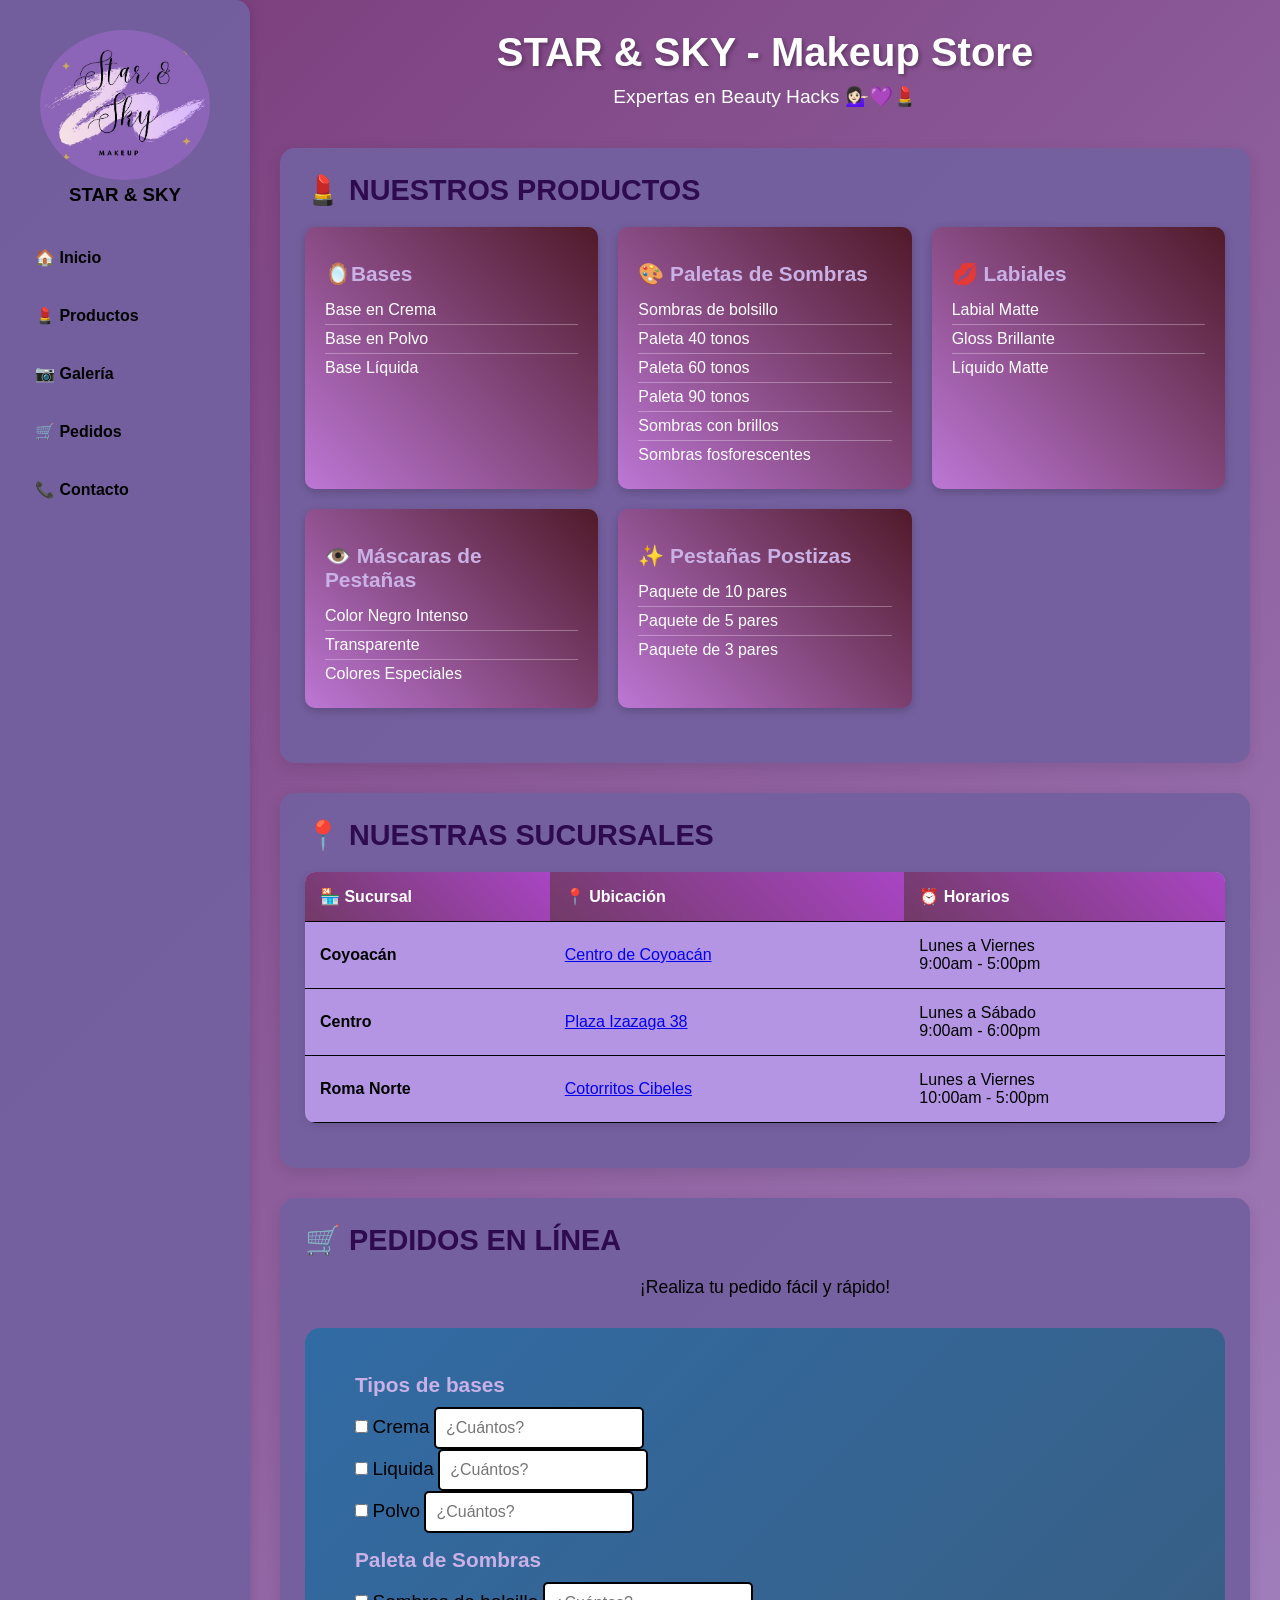
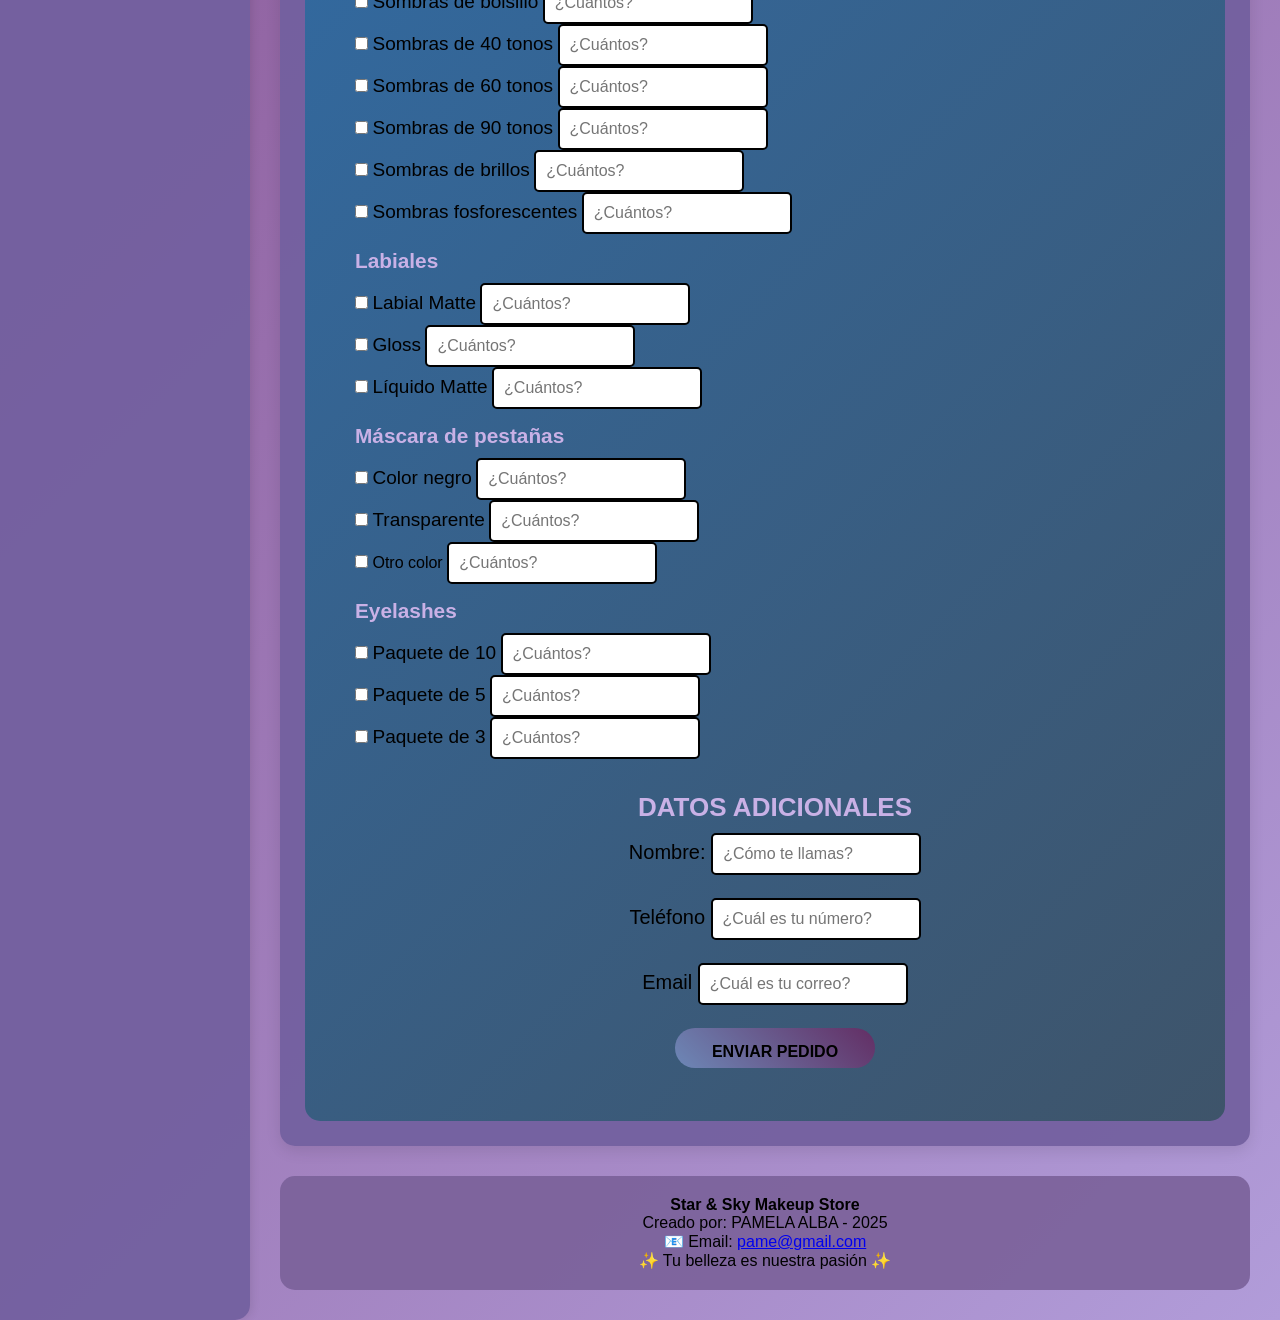
==== index.html @ 973099d3 "first commit" ====
<!DOCTYPE html>
<html lang="es">  
<head>
    <meta charset="UTF-8">
    <meta http-equiv="X-UA-Compatible" content="IE=edge">
    <meta name="viewport" content="width=device-width, initial-scale=1.0">
    <title>Star & Sky - Makeup Store</title>
    
    <link rel="stylesheet" href="index.css">

</head>

<body>
    <div class="container">
        <!-- Menú lateral -->
        <aside class="sidebar">
            <div class="logo">
                <!-- <div class="logo-icon">★</div> -->
                <img src="/img/STAR2.jpg" alt="Logo de STAR & SKY" style="width: 170px; height: auto; border-radius: 50%; margin-top: 10px;">
                <h3>STAR & SKY</h3>
            </div>
            
            <nav class="menu">
                <ul>
                    <li><a href="#inicio">🏠 Inicio</a></li>
                    <li><a href="#productos">💄 Productos</a></li>
                    <li><a href="galeria.html">📷 Galería</a></li>
                    <li><a href="#pedidos">🛒 Pedidos</a></li>
                    <li><a href="#contacto">📞 Contacto</a></li>
                </ul>
            </nav>
        </aside>
        
        <!-- Contenido principal -->
        <main class="main-content">
            <header class="header">
                <h1>STAR & SKY - Makeup Store</h1>
                <p style="color: white; font-size: 1.2em;">Expertas en Beauty Hacks 💁🏻‍♀️💜💄</p>
            </header>


            <section id="productos" class="content-section">
                <h2>💄 NUESTROS PRODUCTOS</h2>
                
                <div class="product-list">
                    <div class="product-category">
                        <h3>🪞Bases</h3>
                        <ul>
                            <li>Base en Crema</li>
                            <li>Base en Polvo</li>
                            <li>Base Líquida</li>
                        </ul>
                    </div>
                    
                    <div class="product-category">
                        <h3>🎨 Paletas de Sombras</h3>
                        <ul>
                            <li>Sombras de bolsillo</li>
                            <li>Paleta 40 tonos</li>
                            <li>Paleta 60 tonos</li>
                            <li>Paleta 90 tonos</li>
                            <li>Sombras con brillos</li>
                            <li>Sombras fosforescentes</li>
                        </ul>
                    </div>
                    
                    <div class="product-category">
                        <h3>💋 Labiales</h3>
                        <ul>
                            <li>Labial Matte</li>
                            <li>Gloss Brillante</li>
                            <li>Líquido Matte</li>
                        </ul>
                    </div>
                    
                    <div class="product-category">
                        <h3>👁️ Máscaras de Pestañas</h3>
                        <ul>
                            <li>Color Negro Intenso</li>
                            <li>Transparente</li>
                            <li>Colores Especiales</li>
                        </ul>
                    </div>
                    
                    <div class="product-category">
                        <h3>✨ Pestañas Postizas</h3>
                        <ul>
                            <li>Paquete de 10 pares</li>
                            <li>Paquete de 5 pares</li>
                            <li>Paquete de 3 pares</li>
                        </ul>
                    </div>
                </div>
            </section>

            <section id="contacto" class="content-section">
                <h2>📍 NUESTRAS SUCURSALES</h2>
                
                <table>
                    <tr>
                        <th>🏪 Sucursal</th>  
                        <th>📍 Ubicación</th>  
                        <th>⏰ Horarios</th>  
                    </tr>
                    <tr>
                        <td><strong>Coyoacán</strong></td>   
                        <td><a href="https://goo.gl/maps/K2cyeqeG4Qgh927p9" target="_blank">Centro de Coyoacán</a></td>  
                        <td>Lunes a Viernes<br>9:00am - 5:00pm</td>  
                    </tr>
                    <tr>
                        <td><strong>Centro</strong></td>  
                        <td><a href="https://goo.gl/maps/YHKoqqGLWV1rqyhL7" target="_blank">Plaza Izazaga 38</a></td>  
                        <td>Lunes a Sábado<br>9:00am - 6:00pm</td>  
                    </tr>
                    <tr>
                        <td><strong>Roma Norte</strong></td>  
                        <td><a href="https://goo.gl/maps/9Q1VMqh7eo16yAea9" target="_blank">Cotorritos Cibeles</a></td> 
                        <td>Lunes a Viernes<br>10:00am - 5:00pm</td>  
                    </tr>
                </table>
            </section>

            <section id="pedidos" class="content-section">
                <h2>🛒 PEDIDOS EN LÍNEA</h2>
                <p style="text-align: center; font-size: 1.1em; margin-bottom: 30px;">¡Realiza tu pedido fácil y rápido!</p>
                
                <div class="form-section">

<form style="margin-left: 20px;" action="https://sheetdb.io/api/v1/0e4w9kibobioy" method="POST">
    <h3>Tipos de bases</h3>
    <input type="checkbox" id="Crema" name="Crema" value="Crema">
    <label style="font-size: 19px;"for="Crema">Crema</label>
    <!-- agregar id y name a todos para que el javascript lo lea -->
    <input type="number" id="CremaNumber" name="CremaNumber" placeholder="¿Cuántos?">
    <br>

    <input type="checkbox" id="Liquida" name="Liquida" value="Liquida">
    <label style="font-size: 19px;"for="Liquida">Liquida</label>
    <input type="number" id="LiquidaNumber" name="LiquidaNumber" placeholder="¿Cuántos?">
    <br>

    <input type="checkbox" id="Polvo" name="Polvo" value="Polvo">
    <label style="font-size: 19px;"for="Polvo">Polvo</label>
    <input type="number" id="PolvoNumber" name="PolvoNumber" placeholder="¿Cuántos?">

    <h3>Paleta de Sombras</h3>
    <input type="checkbox" id="Sombras de bolsillo" name="Sombras de bolsillo" value="Sombras de bolsillo">
    <label style="font-size: 19px;"for="Sombras de bolsillo">Sombras de bolsillo</label>
    <input type="number" placeholder="¿Cuántos?"><br>

    <input type="checkbox" id="topping2" name="topping2" value="sombras">
    <label style="font-size: 19px;"for="topping2">Sombras de 40 tonos</label>
    <input type="number" placeholder="¿Cuántos?"><br>

    <input type="checkbox" id="Sombras de 40 tonos" name="Sombras de 40 tonos" value="Sombras de 40 tonos">
    <label style="font-size: 19px;"for="Sombras de 40 tonos">Sombras de 60 tonos</label>
    <input type="number" placeholder="¿Cuántos?"><br>

    <input type="checkbox" id="Sombras de 90 tonos" name="Sombras de 90 tonos" value="Sombras de 90 tonos">
    <label style="font-size: 19px;"for="Sombras de 90 tonos">Sombras de 90 tonos</label>
    <input type="number" placeholder="¿Cuántos?"><br>

    <input type="checkbox" id="Sombras de brillos" name="Sombras de brillos" value="Sombras de brillos">
    <label style="font-size: 19px;"for="Sombras de brillos">Sombras de brillos</label>
    <input type="number" placeholder="¿Cuántos?"><br>

    <input type="checkbox" id="topping6" name="topping6" value="sombras">
    <label style="font-size: 19px;"for="topping6">Sombras fosforescentes</label>
    <input type="number" placeholder="¿Cuántos?"><br>

    <h3>Labiales</h3>
    <input type="checkbox" id="topping1" name="topping1" value="Labiales">
    <label style="font-size: 19px;"for="topping1">Labial Matte</label>
    <input type="number" placeholder="¿Cuántos?"><br>
    <input type="checkbox" id="topping2" name="topping2" value="Labiales">
    <label style="font-size: 19px;"for="topping2">Gloss</label>
    <input type="number" placeholder="¿Cuántos?"><br>
    <input type="checkbox" id="topping3" name="topping3" value="Labiales">
    <label style="font-size: 19px;"for="topping3">Líquido Matte</label>
    <input type="number" placeholder="¿Cuántos?">

    <h3>Máscara de pestañas</h3>
    <input type="checkbox" id="topping1" name="topping1" value="pestañas">
    <label style="font-size: 19px; "for="topping1">Color negro</label>
    <input type="number" placeholder="¿Cuántos?"><br>
    <input type="checkbox" id="topping2" name="topping2" value="pestañas">
    <label style="font-size: 19px;"for="topping2">Transparente</label>
    <input type="number" placeholder="¿Cuántos?"><br>
    <input type="checkbox" id="topping3" name="topping3" value="pestañas">
    <label for="topping3">Otro color</label>
    <input type="number" placeholder="¿Cuántos?">


    <h3>Eyelashes</h3>
    <input type="checkbox" id="topping1" name="topping1" value="Eyelashes">
    <label style="font-size: 19px; "for="topping1">Paquete de 10</label>
    <input type="number" placeholder="¿Cuántos?"><br>
    <input type="checkbox" id="topping2" name="topping2" value="Eyelashes">
    <label style="font-size: 19px;"for="topping2">Paquete de 5</label>
    <input type="number" placeholder="¿Cuántos?"><br>
    <input type="checkbox" id="topping3" name="topping3" value="Eyelashes">
    <label style="font-size: 19px;"for="topping3">Paquete de 3</label>
    <input type="number" placeholder="¿Cuántos?">
    <br><br>

<section style="text-align: center; font-size: 20px;">
    <h3>DATOS ADICIONALES</h3>
    <label for="Nombre">Nombre:</label>
    <input type="text" id="Nombre" name="Nombre" placeholder="¿Cómo te llamas?">
    <br><br>

    <label for="Cel">Teléfono</label>
    <input type="number" id="Cel" name="Cel" placeholder="¿Cuál es tu número?">
    <br><br>
    

    <label for="Email">Email</label>
   <input type="email" id="Email" name="Email" placeholder="¿Cuál es tu correo?">
    <br><br>
    
    <button style="width: 200px; height: 40px; color-scheme: initial;" type="submit", value="Enviar">ENVIAR PEDIDO</button>
    <br><br>

    <!-- más opciones de formlario -->

     <!--Entrada de texto simple <input type="text" name="txt"><br>
        Campo para contraseñas <input type="password" name="pass"><br>
        Campo para email <input type="email" name="email"><br>
        Campo para números <input type="number" name="num"><br>
        Campo tipo Radio <input type="radio" name="rad">A <input type="radio" name="rad">B <input type="radio" name="rad">C<br>
        Campo tipo Checkbox <input type="checkbox" name="chk">A <input type="checkbox" name="chk">B <input type="checkbox" name="chk">C<br>
        Campo para archivos <input type="file" name="arch"><br><br>
        Campo para enviar <input type="submit" value="Enviar"><br> -->


                </div>
            </section>
            
            <footer>
                <p><strong>Star & Sky Makeup Store</strong></p>
                <p>Creado por: PAMELA ALBA - 2025</p>
                <p>📧 Email: <a href="mailto:pame@gmail.com">pame@gmail.com</a></p>
                <p>✨ Tu belleza es nuestra pasión ✨</p>
            </footer>
        </main>
    </div>
</body>
</html>
---- index.css ----
/*  Estos son los estilos de la página principal */ 

        * {
            margin: 0;
            padding: 0;
            box-sizing: border-box;
        }
        
        body {
            font-family: 'Arial', sans-serif;
            background: linear-gradient(135deg, #7a3b7a, #b19cd9);
            min-height: 100vh;
        }
        
        .container {
            display: flex;
            min-height: 100vh;
        }
        
        /* Menú lateral */
        .sidebar {
            width: 250px;
            background: rgba(115, 96, 160, 0.95);
            box-shadow: 2px 0 10px rgba(0,0,0,0.1);
            padding: 20px;
            border-radius: 0 15px 15px 0;
        }
        
        .logo {
            text-align: center;
            margin-bottom: 30px;
        }
        
        .logo-icon {
            width: 80px;
            height: 80px;
            background: linear-gradient(45deg, #ff6b9d, #c44569);
            border-radius: 50%;
            margin: 0 auto 10px;
            display: flex;
            align-items: center;
            justify-content: center;
            color: white;
            font-size: 24px;
            font-weight: bold;
        }
        
        .menu ul {
            list-style: none;
        }
        
        .menu li {
            margin-bottom: 15px;
        }
        
        .menu a {
            display: block;
            padding: 12px 15px;
            text-decoration: none;
            color: #020202;
            font-weight: 600;
            border-radius: 8px;
            transition: all 0.3s ease;
        }
        
        .menu a:hover {
            background: linear-gradient(45deg, #406284, #45c4a6);
            color: white;
            transform: translateX(5px);
        }
        
        /* Contenido principal */
        .main-content {
            flex: 1;
            padding: 30px;
            overflow-y: auto;
        }
        
        .header {
            text-align: center;
            margin-bottom: 40px;
        }
        
        .header h1 {
            color: white;
            font-size: 2.5em;
            text-shadow: 2px 2px 4px rgba(0,0,0,0.3);
            margin-bottom: 10px;
        }
        
        .content-section {
            background: rgba(115, 96, 160, 0.95);
            border-radius: 15px;
            padding: 25px;
            margin-bottom: 30px;
            box-shadow: 0 5px 15px rgba(0,0,0,0.1);
        }
        
        .content-section h2 {
            color: #2e0b4e;
            margin-bottom: 20px;
            font-size: 1.8em;
        }
        
        .content-section h3 {
            color: #c9b1e6;
            margin: 15px 0 10px;
            font-size: 1.3em;
        }
        
        .product-list {
            display: grid;
            grid-template-columns: repeat(auto-fit, minmax(250px, 1fr));
            gap: 20px;
            margin-bottom: 30px;
        }
        
        .product-category {
            background: linear-gradient(45deg, #bc77d5, #501a29);
            color: rgb(255, 255, 255);
            padding: 20px;
            border-radius: 10px;
            box-shadow: 0 3px 10px rgba(0,0,0,0.2);
        }
        
        .product-category ul {
            list-style: none;
            margin-top: 10px;
        }
        
        .product-category li {
            padding: 5px 0;
            border-bottom: 1px solid rgba(255,255,255,0.3);
        }
        
        .product-category li:last-child {
            border-bottom: none;
        }
        
        table {
            width: 100%;
            border-collapse: collapse;
            margin: 20px 0;
            background: rgb(179, 149, 227);
            border-radius: 10px;
            overflow: hidden;
            box-shadow: 0 3px 10px rgba(0,0,0,0.1);
        }
        
        th, td {
            padding: 15px;
            text-align: left;
            border-bottom: 1px solid #000000;
        }
        
        th {
            background: linear-gradient(45deg, #723a67, #a945c4);
            color: white;
            font-weight: bold;
        }
        
        .form-section {
            background: linear-gradient(135deg, #316ba4, #3e546a);
            padding: 30px;
            border-radius: 15px;
            margin-top: 30px;
        }
        
        .form-group {
            margin-bottom: 20px;
        }
        
        .form-group label {
            display: block;
            margin-bottom: 5px;
            font-weight: bold;
            color: #333;
        }
        
        input[type="text"], input[type="email"], input[type="number"] {
            width: 25%;
            padding: 10px;
            border: 2px solid #000000;
            border-radius: 5px;
            font-size: 16px;
        }
        
        button {
            background: linear-gradient(45deg, #6d88b7, #632e64);
            color: rgb(0, 0, 0);
            border: none;
            padding: 15px 30px;
            border-radius: 25px;
            font-size: 16px;
            font-weight: bold;
            cursor: pointer;
            transition: transform 0.3s ease;
        }
        
        button:hover {
            transform: translateY(-2px);
            box-shadow: 0 5px 15px rgba(0,0,0,0.2);
        }
        
        footer {
            text-align: center;
            padding: 20px;
            background: rgba(123, 97, 154, 0.9);
            border-radius: 15px;
            margin-top: 30px;
        }
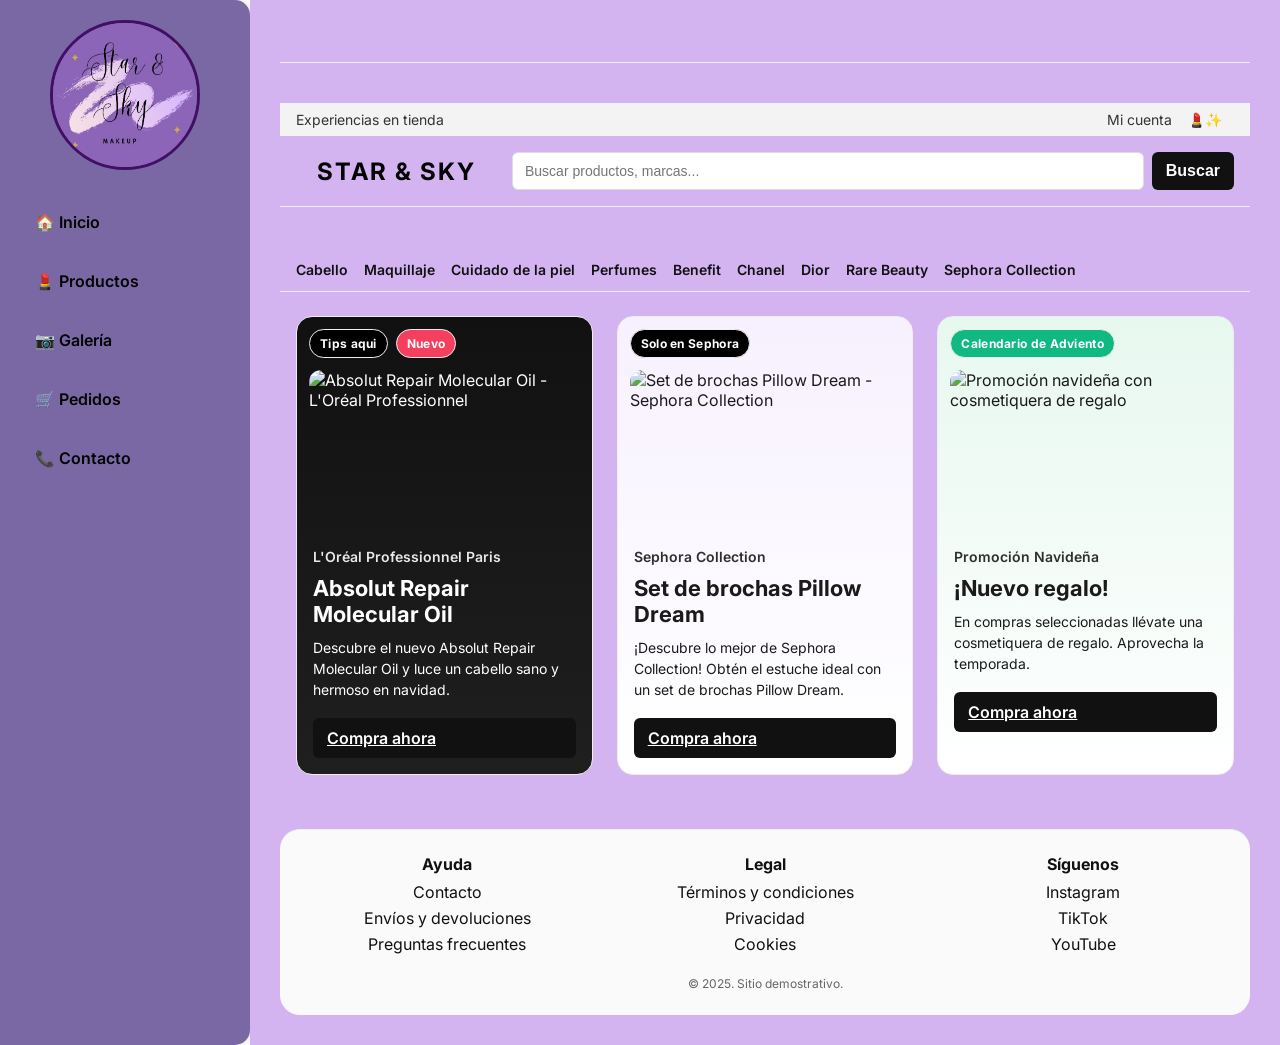
==== commit 3c81e427: "Actualización completa: añadidas páginas de productos, pedidos, contacto, galería con estilos mejora" ====
--- a/index.html
+++ b/index.html
@@ -16,233 +16,187 @@
         <aside class="sidebar">
             <div class="logo">
                 <!-- <div class="logo-icon">★</div> -->
-                <img src="/img/STAR2.jpg" alt="Logo de STAR & SKY" style="width: 170px; height: auto; border-radius: 50%; margin-top: 10px;">
-                <h3>STAR & SKY</h3>
+                <img src="/img/STAR2.jpg" alt="Logo de STAR & SKY" class="logo-icon">
+                
             </div>
             
             <nav class="menu">
                 <ul>
-                    <li><a href="#inicio">🏠 Inicio</a></li>
-                    <li><a href="#productos">💄 Productos</a></li>
+                    <li><a href="index.html">🏠 Inicio</a></li>
+                    <li><a href="productos.html">💄 Productos</a></li>
                     <li><a href="galeria.html">📷 Galería</a></li>
-                    <li><a href="#pedidos">🛒 Pedidos</a></li>
-                    <li><a href="#contacto">📞 Contacto</a></li>
+                    <li><a href="pedidos.html">🛒 Pedidos</a></li>
+                    <li><a href="contacto.html">📞 Contacto</a></li>
                 </ul>
             </nav>
         </aside>
         
-        <!-- Contenido principal -->
-        <main class="main-content">
-            <header class="header">
-                <h1>STAR & SKY - Makeup Store</h1>
-                <p style="color: white; font-size: 1.2em;">Expertas en Beauty Hacks 💁🏻‍♀️💜💄</p>
-            </header>
-
-
-            <section id="productos" class="content-section">
-                <h2>💄 NUESTROS PRODUCTOS</h2>
-                
-                <div class="product-list">
-                    <div class="product-category">
-                        <h3>🪞Bases</h3>
-                        <ul>
-                            <li>Base en Crema</li>
-                            <li>Base en Polvo</li>
-                            <li>Base Líquida</li>
-                        </ul>
-                    </div>
-                    
-                    <div class="product-category">
-                        <h3>🎨 Paletas de Sombras</h3>
-                        <ul>
-                            <li>Sombras de bolsillo</li>
-                            <li>Paleta 40 tonos</li>
-                            <li>Paleta 60 tonos</li>
-                            <li>Paleta 90 tonos</li>
-                            <li>Sombras con brillos</li>
-                            <li>Sombras fosforescentes</li>
-                        </ul>
-                    </div>
-                    
-                    <div class="product-category">
-                        <h3>💋 Labiales</h3>
-                        <ul>
-                            <li>Labial Matte</li>
-                            <li>Gloss Brillante</li>
-                            <li>Líquido Matte</li>
-                        </ul>
-                    </div>
-                    
-                    <div class="product-category">
-                        <h3>👁️ Máscaras de Pestañas</h3>
-                        <ul>
-                            <li>Color Negro Intenso</li>
-                            <li>Transparente</li>
-                            <li>Colores Especiales</li>
-                        </ul>
-                    </div>
-                    
-                    <div class="product-category">
-                        <h3>✨ Pestañas Postizas</h3>
-                        <ul>
-                            <li>Paquete de 10 pares</li>
-                            <li>Paquete de 5 pares</li>
-                            <li>Paquete de 3 pares</li>
-                        </ul>
-                    </div>
-                </div>
-            </section>
-
-            <section id="contacto" class="content-section">
-                <h2>📍 NUESTRAS SUCURSALES</h2>
-                
-                <table>
-                    <tr>
-                        <th>🏪 Sucursal</th>  
-                        <th>📍 Ubicación</th>  
-                        <th>⏰ Horarios</th>  
-                    </tr>
-                    <tr>
-                        <td><strong>Coyoacán</strong></td>   
-                        <td><a href="https://goo.gl/maps/K2cyeqeG4Qgh927p9" target="_blank">Centro de Coyoacán</a></td>  
-                        <td>Lunes a Viernes<br>9:00am - 5:00pm</td>  
-                    </tr>
-                    <tr>
-                        <td><strong>Centro</strong></td>  
-                        <td><a href="https://goo.gl/maps/YHKoqqGLWV1rqyhL7" target="_blank">Plaza Izazaga 38</a></td>  
-                        <td>Lunes a Sábado<br>9:00am - 6:00pm</td>  
-                    </tr>
-                    <tr>
-                        <td><strong>Roma Norte</strong></td>  
-                        <td><a href="https://goo.gl/maps/9Q1VMqh7eo16yAea9" target="_blank">Cotorritos Cibeles</a></td> 
-                        <td>Lunes a Viernes<br>10:00am - 5:00pm</td>  
-                    </tr>
-                </table>
-            </section>
-
-            <section id="pedidos" class="content-section">
-                <h2>🛒 PEDIDOS EN LÍNEA</h2>
-                <p style="text-align: center; font-size: 1.1em; margin-bottom: 30px;">¡Realiza tu pedido fácil y rápido!</p>
-                
-                <div class="form-section">
-
-<form style="margin-left: 20px;" action="https://sheetdb.io/api/v1/0e4w9kibobioy" method="POST">
-    <h3>Tipos de bases</h3>
-    <input type="checkbox" id="Crema" name="Crema" value="Crema">
-    <label style="font-size: 19px;"for="Crema">Crema</label>
-    <!-- agregar id y name a todos para que el javascript lo lea -->
-    <input type="number" id="CremaNumber" name="CremaNumber" placeholder="¿Cuántos?">
-    <br>
-
-    <input type="checkbox" id="Liquida" name="Liquida" value="Liquida">
-    <label style="font-size: 19px;"for="Liquida">Liquida</label>
-    <input type="number" id="LiquidaNumber" name="LiquidaNumber" placeholder="¿Cuántos?">
-    <br>
-
-    <input type="checkbox" id="Polvo" name="Polvo" value="Polvo">
-    <label style="font-size: 19px;"for="Polvo">Polvo</label>
-    <input type="number" id="PolvoNumber" name="PolvoNumber" placeholder="¿Cuántos?">
-
-    <h3>Paleta de Sombras</h3>
-    <input type="checkbox" id="Sombras de bolsillo" name="Sombras de bolsillo" value="Sombras de bolsillo">
-    <label style="font-size: 19px;"for="Sombras de bolsillo">Sombras de bolsillo</label>
-    <input type="number" placeholder="¿Cuántos?"><br>
-
-    <input type="checkbox" id="topping2" name="topping2" value="sombras">
-    <label style="font-size: 19px;"for="topping2">Sombras de 40 tonos</label>
-    <input type="number" placeholder="¿Cuántos?"><br>
-
-    <input type="checkbox" id="Sombras de 40 tonos" name="Sombras de 40 tonos" value="Sombras de 40 tonos">
-    <label style="font-size: 19px;"for="Sombras de 40 tonos">Sombras de 60 tonos</label>
-    <input type="number" placeholder="¿Cuántos?"><br>
-
-    <input type="checkbox" id="Sombras de 90 tonos" name="Sombras de 90 tonos" value="Sombras de 90 tonos">
-    <label style="font-size: 19px;"for="Sombras de 90 tonos">Sombras de 90 tonos</label>
-    <input type="number" placeholder="¿Cuántos?"><br>
-
-    <input type="checkbox" id="Sombras de brillos" name="Sombras de brillos" value="Sombras de brillos">
-    <label style="font-size: 19px;"for="Sombras de brillos">Sombras de brillos</label>
-    <input type="number" placeholder="¿Cuántos?"><br>
-
-    <input type="checkbox" id="topping6" name="topping6" value="sombras">
-    <label style="font-size: 19px;"for="topping6">Sombras fosforescentes</label>
-    <input type="number" placeholder="¿Cuántos?"><br>
-
-    <h3>Labiales</h3>
-    <input type="checkbox" id="topping1" name="topping1" value="Labiales">
-    <label style="font-size: 19px;"for="topping1">Labial Matte</label>
-    <input type="number" placeholder="¿Cuántos?"><br>
-    <input type="checkbox" id="topping2" name="topping2" value="Labiales">
-    <label style="font-size: 19px;"for="topping2">Gloss</label>
-    <input type="number" placeholder="¿Cuántos?"><br>
-    <input type="checkbox" id="topping3" name="topping3" value="Labiales">
-    <label style="font-size: 19px;"for="topping3">Líquido Matte</label>
-    <input type="number" placeholder="¿Cuántos?">
-
-    <h3>Máscara de pestañas</h3>
-    <input type="checkbox" id="topping1" name="topping1" value="pestañas">
-    <label style="font-size: 19px; "for="topping1">Color negro</label>
-    <input type="number" placeholder="¿Cuántos?"><br>
-    <input type="checkbox" id="topping2" name="topping2" value="pestañas">
-    <label style="font-size: 19px;"for="topping2">Transparente</label>
-    <input type="number" placeholder="¿Cuántos?"><br>
-    <input type="checkbox" id="topping3" name="topping3" value="pestañas">
-    <label for="topping3">Otro color</label>
-    <input type="number" placeholder="¿Cuántos?">
-
-
-    <h3>Eyelashes</h3>
-    <input type="checkbox" id="topping1" name="topping1" value="Eyelashes">
-    <label style="font-size: 19px; "for="topping1">Paquete de 10</label>
-    <input type="number" placeholder="¿Cuántos?"><br>
-    <input type="checkbox" id="topping2" name="topping2" value="Eyelashes">
-    <label style="font-size: 19px;"for="topping2">Paquete de 5</label>
-    <input type="number" placeholder="¿Cuántos?"><br>
-    <input type="checkbox" id="topping3" name="topping3" value="Eyelashes">
-    <label style="font-size: 19px;"for="topping3">Paquete de 3</label>
-    <input type="number" placeholder="¿Cuántos?">
-    <br><br>
-
-<section style="text-align: center; font-size: 20px;">
-    <h3>DATOS ADICIONALES</h3>
-    <label for="Nombre">Nombre:</label>
-    <input type="text" id="Nombre" name="Nombre" placeholder="¿Cómo te llamas?">
-    <br><br>
-
-    <label for="Cel">Teléfono</label>
-    <input type="number" id="Cel" name="Cel" placeholder="¿Cuál es tu número?">
-    <br><br>
-    
-
-    <label for="Email">Email</label>
-   <input type="email" id="Email" name="Email" placeholder="¿Cuál es tu correo?">
-    <br><br>
-    
-    <button style="width: 200px; height: 40px; color-scheme: initial;" type="submit", value="Enviar">ENVIAR PEDIDO</button>
-    <br><br>
-
-    <!-- más opciones de formlario -->
-
-     <!--Entrada de texto simple <input type="text" name="txt"><br>
-        Campo para contraseñas <input type="password" name="pass"><br>
-        Campo para email <input type="email" name="email"><br>
-        Campo para números <input type="number" name="num"><br>
-        Campo tipo Radio <input type="radio" name="rad">A <input type="radio" name="rad">B <input type="radio" name="rad">C<br>
-        Campo tipo Checkbox <input type="checkbox" name="chk">A <input type="checkbox" name="chk">B <input type="checkbox" name="chk">C<br>
-        Campo para archivos <input type="file" name="arch"><br><br>
-        Campo para enviar <input type="submit" value="Enviar"><br> -->
-
-
-                </div>
-            </section>
+
+
+      <!-- Contenido principal -->
+
+
+       <main class="main-content">
+            <header class="header"></header>
+
+  <!-- Apartado: Fuente opcional (puedes cambiarla o quitarla) -->
+  <link rel="preconnect" href="https://fonts.googleapis.com">
+  <link rel="preconnect" href="https://fonts.gstatic.com" crossorigin>
+  <link href="https://fonts.googleapis.com/css2?family=Inter:wght@400;600;700&display=swap" rel="stylesheet">
+
+  <!-- Apartado: Hoja de estilos principal -->
+  <link rel="stylesheet" href="styles.css" />
+</head>
+<body>
+  <!-- Apartado: Barra superior (experiencias, cuenta, carrito) -->
+  <div class="topbar">
+    <div class="topbar__left">
+      <!-- Texto superior izquierda -->
+      <a href="#" class="topbar__link">Experiencias en tienda</a>
+    </div>
+    <div class="topbar__right">
+      <!-- Iconos / enlaces superiores derecha -->
+      <a href="#" class="topbar__link">Mi cuenta</a>
+      <a href="#" class="topbar__link">💄✨</a>
+    </div>
+  </div>
+
+  <!-- Apartado: Header con logo y buscador -->
+  <header class="header">
+    <div class="header__brand">
+      <!-- Logo (puedes reemplazar el texto por una imagen) -->
+      <a href="#" class="logo">STAR & SKY</a>
+    </div>
+    <div class="header__search">
+      <!-- Buscador (placeholder editable) -->
+      <input type="search" placeholder="Buscar productos, marcas..." aria-label="Buscar" />
+      <button type="button" class="btn btn--search">Buscar</button>
+    </div>
+  </header>
+
+  <!-- Apartado: Navegación principal (categorías y marcas) -->
+  <nav class="nav">
+    <ul class="nav__list">
+      <!-- Cambia, agrega o quita categorías -->
+      <li class="nav__item"><a href="#">Cabello</a></li>
+      <li class="nav__item"><a href="#">Maquillaje</a></li>
+      <li class="nav__item"><a href="#">Cuidado de la piel</a></li>
+      <li class="nav__item"><a href="#">Perfumes</a></li>
+      <li class="nav__item"><a href="#">Benefit</a></li>
+      <li class="nav__item"><a href="#">Chanel</a></li>
+      <li class="nav__item"><a href="#">Dior</a></li>
+      <li class="nav__item"><a href="#">Rare Beauty</a></li>
+      <li class="nav__item"><a href="#">Sephora Collection</a></li>
+    </ul>
+  </nav>
+
+  <!-- Apartado: Contenedor de promociones (3 columnas en escritorio) -->
+  <main class="promos">
+    <!-- Apartado: Tarjeta 1 - L'Oréal Professionnel -->
+    <article class="promo-card promo-card--dark">
+      <!-- Etiquetas superiores (editables) -->
+      <div class="promo-card__tags">
+        <span class="tag tag--exclusive">Tips aqui</span>
+        <span class="tag tag--new">Nuevo</span>
+      </div>
+
+      <!-- Imagen principal: reemplaza la URL por tu imagen -->
+      <div class="promo-card__media">
+        <img src="https://images.unsplash.com/photo-1517336714731-489689fd1ca8?q=80&w=1200&auto=format&fit=crop" alt="Absolut Repair Molecular Oil - L'Oréal Professionnel" />
+      </div>
+
+      <!-- Texto de la promoción: títulos y descripción -->
+      <div class="promo-card__content">
+        <h3 class="promo-card__brand">L'Oréal Professionnel Paris</h3>
+        <h2 class="promo-card__title">Absolut Repair Molecular Oil</h2>
+        <p class="promo-card__desc">
+          Descubre el nuevo Absolut Repair Molecular Oil y luce un cabello sano y hermoso en navidad.
+        </p>
+        <a href="#" class="btn btn--primary">Compra ahora</a>
+      </div>
+    </article>
+
+    <!-- Apartado: Tarjeta 2 - Sephora Collection brochas -->
+    <article class="promo-card promo-card--light">
+      <div class="promo-card__tags">
+        <span class="tag tag--exclusive">Solo en Sephora</span>
+      </div>
+      <div class="promo-card__media">
+        <img src="https://images.unsplash.com/photo-1618761714954-0b4f64441a5b?q=80&w=1200&auto=format&fit=crop" alt="Set de brochas Pillow Dream - Sephora Collection" />
+      </div>
+      <div class="promo-card__content">
+        <h3 class="promo-card__brand">Sephora Collection</h3>
+        <h2 class="promo-card__title">Set de brochas Pillow Dream</h2>
+        <p class="promo-card__desc">
+          ¡Descubre lo mejor de Sephora Collection! Obtén el estuche ideal con un set de brochas Pillow Dream.
+        </p>
+        <a href="#" class="btn btn--primary">Compra ahora</a>
+      </div>
+    </article>
+
+    <!-- Apartado: Tarjeta 3 - Calendario de Adviento / Regalo -->
+    <article class="promo-card promo-card--holiday">
+      <div class="promo-card__tags">
+        <span class="tag tag--gift">Calendario de Adviento</span>
+      </div>
+      <div class="promo-card__media">
+        <img src="https://images.unsplash.com/photo-1542977292-5137c86c932a?q=80&w=1200&auto=format&fit=crop" alt="Promoción navideña con cosmetiquera de regalo" />
+      </div>
+      <div class="promo-card__content">
+        <h3 class="promo-card__brand">Promoción Navideña</h3>
+        <h2 class="promo-card__title">¡Nuevo regalo!</h2>
+        <p class="promo-card__desc">
+          En compras seleccionadas llévate una cosmetiquera de regalo. Aprovecha la temporada.
+        </p>
+        <a href="#" class="btn btn--primary">Compra ahora</a>
+      </div>
+    </article>
+  </main>
+
+  <!-- Apartado: Pie de página (enlaces y notas) -->
+  <footer class="footer">
+    <div class="footer__cols">
+      <!-- Columna 1: ayuda -->
+      <div class="footer__col">
+        <h4>Ayuda</h4>
+        <ul>
+          <li><a href="#">Contacto</a></li>
+          <li><a href="#">Envíos y devoluciones</a></li>
+          <li><a href="#">Preguntas frecuentes</a></li>
+        </ul>
+      </div>
+      <!-- Columna 2: legal -->
+      <div class="footer__col">
+        <h4>Legal</h4>
+        <ul>
+          <li><a href="#">Términos y condiciones</a></li>
+          <li><a href="#">Privacidad</a></li>
+          <li><a href="#">Cookies</a></li>
+        </ul>
+      </div>
+      <!-- Columna 3: redes -->
+      <div class="footer__col">
+        <h4>Síguenos</h4>
+        <ul>
+          <li><a href="#">Instagram</a></li>
+          <li><a href="#">TikTok</a></li>
+          <li><a href="#">YouTube</a></li>
+        </ul>
+      </div>
+    </div>
+    <p class="footer__copy">© 2025. Sitio demostrativo.</p>
+  </footer>
+</body>
+</html>
+
             
-            <footer>
+            <!-- <footer>
                 <p><strong>Star & Sky Makeup Store</strong></p>
                 <p>Creado por: PAMELA ALBA - 2025</p>
                 <p>📧 Email: <a href="mailto:pame@gmail.com">pame@gmail.com</a></p>
                 <p>✨ Tu belleza es nuestra pasión ✨</p>
-            </footer>
-        </main>
-    </div>
-</body>
-</html>+            </footer> -->
+
+
+
+
--- a/index.css
+++ b/index.css
@@ -32,15 +32,16 @@
         }
         
         .logo-icon {
-            width: 80px;
-            height: 80px;
+            width: 150px;
+            height: 150px;
             background: linear-gradient(45deg, #ff6b9d, #c44569);
-            border-radius: 50%;
+            border-radius: 60%;
+            border-style: solid;
             margin: 0 auto 10px;
             display: flex;
             align-items: center;
             justify-content: center;
-            color: white;
+            color: rgb(66, 15, 102);
             font-size: 24px;
             font-weight: bold;
         }
@@ -65,15 +66,19 @@
         
         .menu a:hover {
             background: linear-gradient(45deg, #406284, #45c4a6);
-            color: white;
+            color: rgb(255, 255, 255);
             transform: translateX(5px);
         }
         
+
+
+
         /* Contenido principal */
         .main-content {
             flex: 1;
             padding: 30px;
             overflow-y: auto;
+            background-color: #d3b4f1;
         }
         
         .header {
@@ -82,11 +87,13 @@
         }
         
         .header h1 {
-            color: white;
+            color: rgb(255, 255, 255);
             font-size: 2.5em;
             text-shadow: 2px 2px 4px rgba(0,0,0,0.3);
             margin-bottom: 10px;
         }
+
+       
         
         .content-section {
             background: rgba(115, 96, 160, 0.95);
@@ -94,6 +101,7 @@
             padding: 25px;
             margin-bottom: 30px;
             box-shadow: 0 5px 15px rgba(0,0,0,0.1);
+            
         }
         
         .content-section h2 {
@@ -206,6 +214,274 @@
             text-align: center;
             padding: 20px;
             background: rgba(123, 97, 154, 0.9);
-            border-radius: 15px;
+            border-radius: 20px;
             margin-top: 30px;
-        }+             padding: 20px;
+        }
+
+
+
+
+
+     /*    pagina principal */
+
+        /* Apartado: Reset y base tipográfica */
+*,
+*::before,
+*::after {
+  box-sizing: border-box;
+}
+html, body {
+  margin: 0;
+  padding: 0;
+}
+body {
+  font-family: "Inter", system-ui, -apple-system, Segoe UI, Roboto, Ubuntu, Cantarell, "Helvetica Neue", Arial, sans-serif;
+  color: #111;
+  background: #fff;
+}
+
+/* Apartado: Topbar (barra superior liviana) */
+.topbar {
+  display: flex;
+  justify-content: space-between;
+  align-items: center;
+  background: #f3f3f3;
+  color: #333;
+  padding: 8px 16px;
+  font-size: 14px;
+}
+.topbar__link {
+  color: #333;
+  text-decoration: none;
+  margin-right: 12px;
+}
+.topbar__link:hover {
+  text-decoration: underline;
+}
+
+/* Apartado: Header (logo + buscador) */
+.header {
+  display: grid;
+  grid-template-columns: 200px 1fr;
+  gap: 16px;
+  align-items: center;
+  padding: 16px;
+  border-bottom: 1px solid #eee;
+}
+.logo {
+  font-weight: 700;
+  font-size: 24px;
+  letter-spacing: 2px;
+  color: #000;
+  text-decoration: none;
+}
+.header__search {
+  display: flex;
+  gap: 8px;
+}
+.header__search input[type="search"] {
+  width: 100%;
+  padding: 10px 12px;
+  border: 1px solid #ddd;
+  border-radius: 6px;
+  font-size: 14px;
+}
+.btn {
+  cursor: pointer;
+  border: none;
+  border-radius: 6px;
+  padding: 10px 14px;
+  font-weight: 600;
+}
+.btn--search {
+  background: #111;
+  color: #fff;
+}
+.btn--primary {
+  background: #111;
+  color: #fff;
+}
+.btn--primary:hover {
+  opacity: 0.9;
+}
+
+/* Apartado: Navegación principal (categorías y marcas) */
+.nav {
+  border-bottom: 1px solid #eee;
+}
+.nav__list {
+  list-style: none;
+  display: flex;
+  flex-wrap: wrap;
+  gap: 16px;
+  padding: 12px 16px;
+  margin: 0;
+}
+.nav__item a {
+  color: #111;
+  text-decoration: none;
+  font-weight: 600;
+  font-size: 14px;
+}
+.nav__item a:hover {
+  text-decoration: underline;
+}
+
+/* Apartado: Grid de promociones (layout responsive) */
+.promos {
+  display: grid;
+  grid-template-columns: 1fr;
+  gap: 24px;
+  padding: 24px 16px;
+  max-width: 1200px;
+  margin: 0 auto;
+}
+/* En pantallas medianas y grandes mostramos 3 columnas */
+@media (min-width: 900px) {
+  .promos {
+    grid-template-columns: repeat(3, 1fr);
+  }
+}
+
+/* Apartado: Tarjeta de promoción */
+.promo-card {
+  position: relative;
+  display: flex;
+  flex-direction: column;
+  border-radius: 16px;
+  overflow: hidden;
+  border: 1px solid #eee;
+  background: #fafafa;
+}
+
+/* Apartado: Variantes de fondo por tarjeta (puedes ajustar colores) */
+.promo-card--dark {
+  background: linear-gradient(180deg, #111 0%, #1f1f1f 100%);
+  color: #fff;
+}
+.promo-card--light {
+  background: linear-gradient(180deg, #f7f1ff 0%, #ffffff 100%);
+  color: #1a1a1a;
+}
+.promo-card--holiday {
+  background: linear-gradient(180deg, #e7f8ef 0%, #ffffff 100%);
+  color: #1a1a1a;
+}
+
+/* Apartado: Etiquetas superiores (ej. Solo en Sephora, Nuevo) */
+.promo-card__tags {
+  display: flex;
+  gap: 8px;
+  padding: 12px 12px 0 12px;
+}
+.tag {
+  display: inline-block;
+  font-size: 12px;
+  font-weight: 700;
+  letter-spacing: 0.3px;
+  padding: 6px 10px;
+  border-radius: 999px;
+  background: #fff;
+  color: #111;
+  border: 1px solid #eee;
+}
+.tag--exclusive {
+  background: #000;
+  color: #fff;
+}
+.tag--new {
+  background: #f43f5e; /* rosa/rojo */
+  color: #fff;
+}
+.tag--gift {
+  background: #10b981; /* verde */
+  color: #fff;
+}
+
+/* Apartado: Imagen principal de la tarjeta */
+.promo-card__media {
+  width: 100%;
+  aspect-ratio: 16/9; /* Ajusta proporción de imagen */
+  overflow: hidden;
+  border-radius: 12px;
+  margin: 12px;
+}
+.promo-card__media img {
+  width: 100%;
+  height: 100%;
+  object-fit: cover;
+  display: block;
+  transform: scale(1);
+  transition: transform 300ms ease;
+}
+.promo-card:hover .promo-card__media img {
+  transform: scale(1.03); /* Pequeño zoom al hover */
+}
+
+/* Apartado: Contenido de la tarjeta */
+.promo-card__content {
+  display: flex;
+  flex-direction: column;
+  gap: 10px;
+  padding: 0 16px 16px 16px;
+}
+.promo-card__brand {
+  font-size: 14px;
+  font-weight: 600;
+  opacity: 0.9;
+  margin: 0;
+}
+.promo-card__title {
+  font-size: 22px;
+  font-weight: 700;
+  margin: 0;
+}
+.promo-card__desc {
+  font-size: 14px;
+  line-height: 1.5;
+  margin: 0 0 8px 0;
+}
+
+/* Apartado: Footer del sitio */
+.footer {
+  border-top: 1px solid #eee;
+  padding: 24px 16px;
+  background: #fafafa;
+}
+.footer__cols {
+  display: grid;
+  grid-template-columns: 1fr;
+  gap: 16px;
+  max-width: 1200px;
+  margin: 0 auto 8px auto;
+}
+@media (min-width: 700px) {
+  .footer__cols {
+    grid-template-columns: repeat(3, 1fr);
+  }
+}
+.footer__col h4 {
+  margin: 0 0 8px;
+}
+.footer__col ul {
+  list-style: none;
+  padding: 0;
+  margin: 0;
+}
+.footer__col li {
+  margin: 6px 0;
+}
+.footer__col a {
+  color: #111;
+  text-decoration: none;
+}
+.footer__col a:hover {
+  text-decoration: underline;
+}
+.footer__copy {
+  text-align: center;
+  font-size: 12px;
+  color: #666;
+  margin-top: 16px;
+}
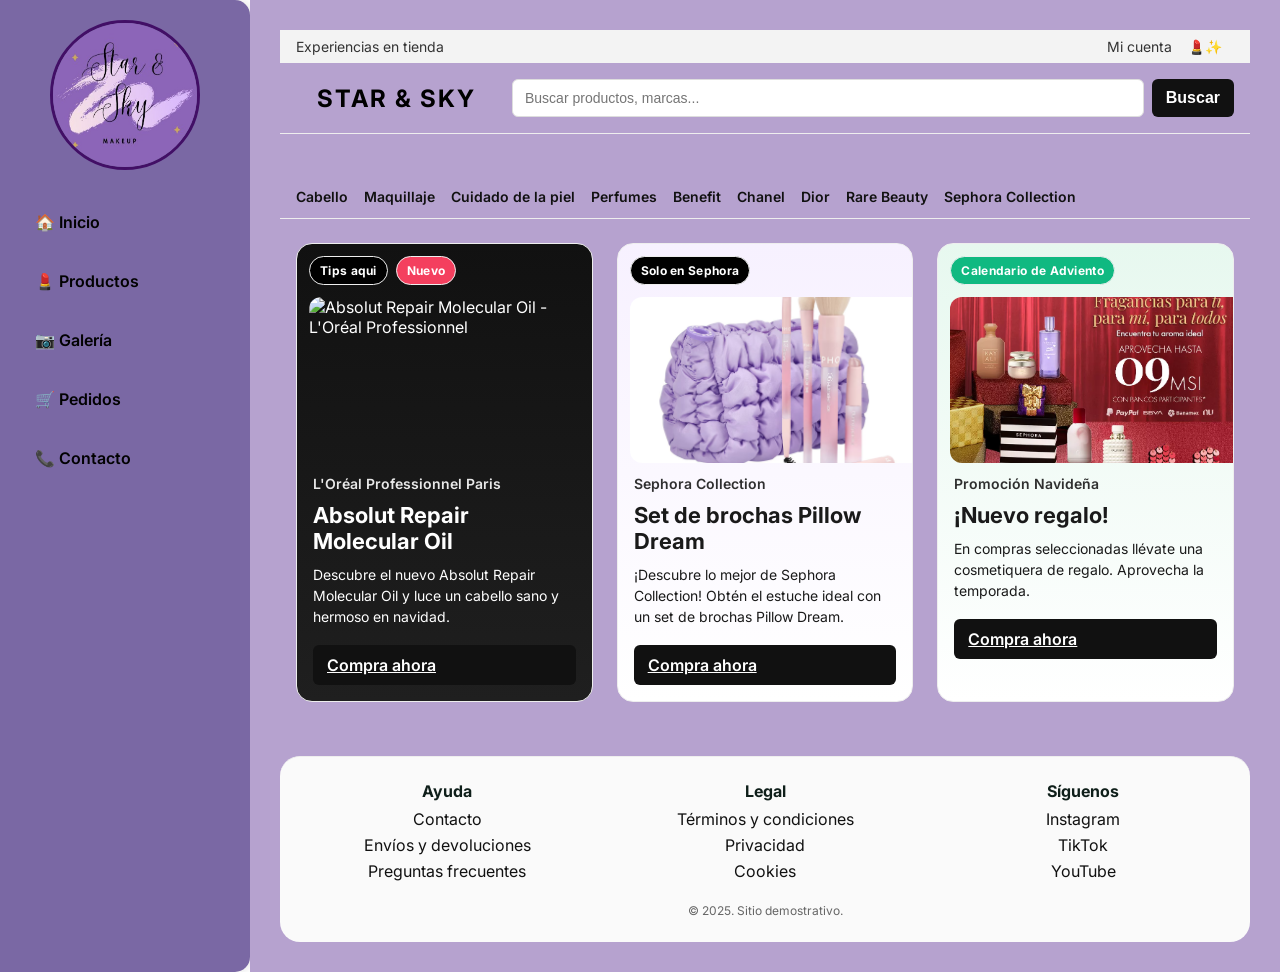
==== commit 53c0899c: "nuevas imagenes y correcciones en el CSS." ====
--- a/index.html
+++ b/index.html
@@ -1,202 +1,155 @@
 <!DOCTYPE html>
-<html lang="es">  
+<html lang="es">
 <head>
-    <meta charset="UTF-8">
-    <meta http-equiv="X-UA-Compatible" content="IE=edge">
-    <meta name="viewport" content="width=device-width, initial-scale=1.0">
-    <title>Star & Sky - Makeup Store</title>
-    
-    <link rel="stylesheet" href="index.css">
-
-</head>
-
-<body>
-    <div class="container">
-        <!-- Menú lateral -->
-        <aside class="sidebar">
-            <div class="logo">
-                <!-- <div class="logo-icon">★</div> -->
-                <img src="/img/STAR2.jpg" alt="Logo de STAR & SKY" class="logo-icon">
-                
-            </div>
-            
-            <nav class="menu">
-                <ul>
-                    <li><a href="index.html">🏠 Inicio</a></li>
-                    <li><a href="productos.html">💄 Productos</a></li>
-                    <li><a href="galeria.html">📷 Galería</a></li>
-                    <li><a href="pedidos.html">🛒 Pedidos</a></li>
-                    <li><a href="contacto.html">📞 Contacto</a></li>
-                </ul>
-            </nav>
-        </aside>
-        
-
-
-      <!-- Contenido principal -->
-
-
-       <main class="main-content">
-            <header class="header"></header>
-
-  <!-- Apartado: Fuente opcional (puedes cambiarla o quitarla) -->
-  <link rel="preconnect" href="https://fonts.googleapis.com">
-  <link rel="preconnect" href="https://fonts.gstatic.com" crossorigin>
-  <link href="https://fonts.googleapis.com/css2?family=Inter:wght@400;600;700&display=swap" rel="stylesheet">
-
-  <!-- Apartado: Hoja de estilos principal -->
-  <link rel="stylesheet" href="styles.css" />
+  <meta charset="UTF-8" />
+  <meta http-equiv="X-UA-Compatible" content="IE=edge" />
+  <meta name="viewport" content="width=device-width, initial-scale=1.0" />
+  <title>Star & Sky - Makeup Store</title>
+  <link rel="preconnect" href="https://fonts.googleapis.com" />
+  <link rel="preconnect" href="https://fonts.gstatic.com" crossorigin />
+  <link href="https://fonts.googleapis.com/css2?family=Inter:wght@400;600;700&display=swap" rel="stylesheet" />
+  <link rel="stylesheet" href="index.css" />
 </head>
 <body>
-  <!-- Apartado: Barra superior (experiencias, cuenta, carrito) -->
-  <div class="topbar">
-    <div class="topbar__left">
-      <!-- Texto superior izquierda -->
-      <a href="#" class="topbar__link">Experiencias en tienda</a>
-    </div>
-    <div class="topbar__right">
-      <!-- Iconos / enlaces superiores derecha -->
-      <a href="#" class="topbar__link">Mi cuenta</a>
-      <a href="#" class="topbar__link">💄✨</a>
-    </div>
-  </div>
+  <div class="container">
+    <!-- Menú lateral -->
+    <aside class="sidebar">
+      <div class="logo">
+        <img src="img/STAR2.jpg" alt="Logo de STAR & SKY" class="logo-icon" />
+      </div>
+      <nav class="menu">
+        <ul>
+          <li><a href="index.html">🏠 Inicio</a></li>
+          <li><a href="productos.html">💄 Productos</a></li>
+          <li><a href="galeria.html">📷 Galería</a></li>
+          <li><a href="pedidos.html">🛒 Pedidos</a></li>
+          <li><a href="contacto.html">📞 Contacto</a></li>
+        </ul>
+      </nav>
+    </aside>
 
-  <!-- Apartado: Header con logo y buscador -->
-  <header class="header">
-    <div class="header__brand">
-      <!-- Logo (puedes reemplazar el texto por una imagen) -->
-      <a href="#" class="logo">STAR & SKY</a>
-    </div>
-    <div class="header__search">
-      <!-- Buscador (placeholder editable) -->
-      <input type="search" placeholder="Buscar productos, marcas..." aria-label="Buscar" />
-      <button type="button" class="btn btn--search">Buscar</button>
-    </div>
-  </header>
-
-  <!-- Apartado: Navegación principal (categorías y marcas) -->
-  <nav class="nav">
-    <ul class="nav__list">
-      <!-- Cambia, agrega o quita categorías -->
-      <li class="nav__item"><a href="#">Cabello</a></li>
-      <li class="nav__item"><a href="#">Maquillaje</a></li>
-      <li class="nav__item"><a href="#">Cuidado de la piel</a></li>
-      <li class="nav__item"><a href="#">Perfumes</a></li>
-      <li class="nav__item"><a href="#">Benefit</a></li>
-      <li class="nav__item"><a href="#">Chanel</a></li>
-      <li class="nav__item"><a href="#">Dior</a></li>
-      <li class="nav__item"><a href="#">Rare Beauty</a></li>
-      <li class="nav__item"><a href="#">Sephora Collection</a></li>
-    </ul>
-  </nav>
-
-  <!-- Apartado: Contenedor de promociones (3 columnas en escritorio) -->
-  <main class="promos">
-    <!-- Apartado: Tarjeta 1 - L'Oréal Professionnel -->
-    <article class="promo-card promo-card--dark">
-      <!-- Etiquetas superiores (editables) -->
-      <div class="promo-card__tags">
-        <span class="tag tag--exclusive">Tips aqui</span>
-        <span class="tag tag--new">Nuevo</span>
+    <!-- Contenido principal -->
+    <main class="main-content">
+      <div class="topbar">
+        <div class="topbar__left">
+          <a href="#" class="topbar__link">Experiencias en tienda</a>
+        </div>
+        <div class="topbar__right">
+          <a href="#" class="topbar__link">Mi cuenta</a>
+          <a href="#" class="topbar__link">💄✨</a>
+        </div>
       </div>
 
-      <!-- Imagen principal: reemplaza la URL por tu imagen -->
-      <div class="promo-card__media">
-        <img src="https://images.unsplash.com/photo-1517336714731-489689fd1ca8?q=80&w=1200&auto=format&fit=crop" alt="Absolut Repair Molecular Oil - L'Oréal Professionnel" />
-      </div>
+      <header class="header">
+        <div class="header__brand">
+          <a href="#" class="header__logo">STAR & SKY</a>
+        </div>
+        <div class="header__search">
+          <input type="search" placeholder="Buscar productos, marcas..." aria-label="Buscar" />
+          <button type="button" class="btn btn--search">Buscar</button>
+        </div>
+      </header>
 
-      <!-- Texto de la promoción: títulos y descripción -->
-      <div class="promo-card__content">
-        <h3 class="promo-card__brand">L'Oréal Professionnel Paris</h3>
-        <h2 class="promo-card__title">Absolut Repair Molecular Oil</h2>
-        <p class="promo-card__desc">
-          Descubre el nuevo Absolut Repair Molecular Oil y luce un cabello sano y hermoso en navidad.
-        </p>
-        <a href="#" class="btn btn--primary">Compra ahora</a>
-      </div>
-    </article>
+      <nav class="nav">
+        <ul class="nav__list">
+          <li class="nav__item"><a href="#">Cabello</a></li>
+          <li class="nav__item"><a href="#">Maquillaje</a></li>
+          <li class="nav__item"><a href="#">Cuidado de la piel</a></li>
+          <li class="nav__item"><a href="#">Perfumes</a></li>
+          <li class="nav__item"><a href="#">Benefit</a></li>
+          <li class="nav__item"><a href="#">Chanel</a></li>
+          <li class="nav__item"><a href="#">Dior</a></li>
+          <li class="nav__item"><a href="#">Rare Beauty</a></li>
+          <li class="nav__item"><a href="#">Sephora Collection</a></li>
+        </ul>
+      </nav>
 
-    <!-- Apartado: Tarjeta 2 - Sephora Collection brochas -->
-    <article class="promo-card promo-card--light">
-      <div class="promo-card__tags">
-        <span class="tag tag--exclusive">Solo en Sephora</span>
-      </div>
-      <div class="promo-card__media">
-        <img src="https://images.unsplash.com/photo-1618761714954-0b4f64441a5b?q=80&w=1200&auto=format&fit=crop" alt="Set de brochas Pillow Dream - Sephora Collection" />
-      </div>
-      <div class="promo-card__content">
-        <h3 class="promo-card__brand">Sephora Collection</h3>
-        <h2 class="promo-card__title">Set de brochas Pillow Dream</h2>
-        <p class="promo-card__desc">
-          ¡Descubre lo mejor de Sephora Collection! Obtén el estuche ideal con un set de brochas Pillow Dream.
-        </p>
-        <a href="#" class="btn btn--primary">Compra ahora</a>
-      </div>
-    </article>
+      <section class="promos">
+        <article class="promo-card promo-card--dark">
+          <div class="promo-card__tags">
+            <span class="tag tag--exclusive">Tips aqui</span>
+            <span class="tag tag--new">Nuevo</span>
+          </div>
+          <div class="promo-card__media">
+            <img src="https://images.unsplash.com/photo-1517336714731-489689fd1ca8?q=80&w=1200&auto=format&fit=crop" alt="Absolut Repair Molecular Oil - L'Oréal Professionnel" />
+          </div>
+          <div class="promo-card__content">
+            <h3 class="promo-card__brand">L'Oréal Professionnel Paris</h3>
+            <h2 class="promo-card__title">Absolut Repair Molecular Oil</h2>
+            <p class="promo-card__desc">
+              Descubre el nuevo Absolut Repair Molecular Oil y luce un cabello sano y hermoso en navidad.
+            </p>
+            <a href="#" class="btn btn--primary">Compra ahora</a>
+          </div>
+        </article>
 
-    <!-- Apartado: Tarjeta 3 - Calendario de Adviento / Regalo -->
-    <article class="promo-card promo-card--holiday">
-      <div class="promo-card__tags">
-        <span class="tag tag--gift">Calendario de Adviento</span>
-      </div>
-      <div class="promo-card__media">
-        <img src="https://images.unsplash.com/photo-1542977292-5137c86c932a?q=80&w=1200&auto=format&fit=crop" alt="Promoción navideña con cosmetiquera de regalo" />
-      </div>
-      <div class="promo-card__content">
-        <h3 class="promo-card__brand">Promoción Navideña</h3>
-        <h2 class="promo-card__title">¡Nuevo regalo!</h2>
-        <p class="promo-card__desc">
-          En compras seleccionadas llévate una cosmetiquera de regalo. Aprovecha la temporada.
-        </p>
-        <a href="#" class="btn btn--primary">Compra ahora</a>
-      </div>
-    </article>
-  </main>
+        <article class="promo-card promo-card--light">
+          <div class="promo-card__tags">
+            <span class="tag tag--exclusive">Solo en Sephora</span>
+          </div>
+          <div class="promo-card__media">
+            <img src="./img/brochas.png" alt="Set de brochas Pillow Dream - Sephora Collection" />
+          </div>
+          <div class="promo-card__content">
+            <h3 class="promo-card__brand">Sephora Collection</h3>
+            <h2 class="promo-card__title">Set de brochas Pillow Dream</h2>
+            <p class="promo-card__desc">
+              ¡Descubre lo mejor de Sephora Collection! Obtén el estuche ideal con un set de brochas Pillow Dream.
+            </p>
+            <a href="#" class="btn btn--primary">Compra ahora</a>
+          </div>
+        </article>
 
-  <!-- Apartado: Pie de página (enlaces y notas) -->
-  <footer class="footer">
-    <div class="footer__cols">
-      <!-- Columna 1: ayuda -->
-      <div class="footer__col">
-        <h4>Ayuda</h4>
-        <ul>
-          <li><a href="#">Contacto</a></li>
-          <li><a href="#">Envíos y devoluciones</a></li>
-          <li><a href="#">Preguntas frecuentes</a></li>
-        </ul>
-      </div>
-      <!-- Columna 2: legal -->
-      <div class="footer__col">
-        <h4>Legal</h4>
-        <ul>
-          <li><a href="#">Términos y condiciones</a></li>
-          <li><a href="#">Privacidad</a></li>
-          <li><a href="#">Cookies</a></li>
-        </ul>
-      </div>
-      <!-- Columna 3: redes -->
-      <div class="footer__col">
-        <h4>Síguenos</h4>
-        <ul>
-          <li><a href="#">Instagram</a></li>
-          <li><a href="#">TikTok</a></li>
-          <li><a href="#">YouTube</a></li>
-        </ul>
-      </div>
-    </div>
-    <p class="footer__copy">© 2025. Sitio demostrativo.</p>
-  </footer>
+        <article class="promo-card promo-card--holiday">
+          <div class="promo-card__tags">
+            <span class="tag tag--gift">Calendario de Adviento</span>
+          </div>
+          <div class="promo-card__media">
+            <img src="./img/promo.png" alt="Promoción navideña con cosmetiquera de regalo" />
+          </div>
+          <div class="promo-card__content">
+            <h3 class="promo-card__brand">Promoción Navideña</h3>
+            <h2 class="promo-card__title">¡Nuevo regalo!</h2>
+            <p class="promo-card__desc">
+              En compras seleccionadas llévate una cosmetiquera de regalo. Aprovecha la temporada.
+            </p>
+            <a href="#" class="btn btn--primary">Compra ahora</a>
+          </div>
+        </article>
+      </section>
+
+      <footer class="footer">
+        <div class="footer__cols">
+          <div class="footer__col">
+            <h4>Ayuda</h4>
+            <ul>
+              <li><a href="#">Contacto</a></li>
+              <li><a href="#">Envíos y devoluciones</a></li>
+              <li><a href="#">Preguntas frecuentes</a></li>
+            </ul>
+          </div>
+          <div class="footer__col">
+            <h4>Legal</h4>
+            <ul>
+              <li><a href="#">Términos y condiciones</a></li>
+              <li><a href="#">Privacidad</a></li>
+              <li><a href="#">Cookies</a></li>
+            </ul>
+          </div>
+          <div class="footer__col">
+            <h4>Síguenos</h4>
+            <ul>
+              <li><a href="#">Instagram</a></li>
+              <li><a href="#">TikTok</a></li>
+              <li><a href="#">YouTube</a></li>
+            </ul>
+          </div>
+        </div>
+        <p class="footer__copy">© 2025. Sitio demostrativo.</p>
+      </footer>
+    </main>
+  </div>
 </body>
 </html>
 
-            
-            <!-- <footer>
-                <p><strong>Star & Sky Makeup Store</strong></p>
-                <p>Creado por: PAMELA ALBA - 2025</p>
-                <p>📧 Email: <a href="mailto:pame@gmail.com">pame@gmail.com</a></p>
-                <p>✨ Tu belleza es nuestra pasión ✨</p>
-            </footer> -->
 
-
-
-
--- a/index.css
+++ b/index.css
@@ -15,7 +15,9 @@
         .container {
             display: flex;
             min-height: 100vh;
-        }
+            color: #0f1f1a;
+        } 
+        
         
         /* Menú lateral */
         .sidebar {
@@ -66,7 +68,7 @@
         
         .menu a:hover {
             background: linear-gradient(45deg, #406284, #45c4a6);
-            color: rgb(255, 255, 255);
+            color: rgb(224, 213, 213);
             transform: translateX(5px);
         }
         
@@ -78,7 +80,7 @@
             flex: 1;
             padding: 30px;
             overflow-y: auto;
-            background-color: #d3b4f1;
+            background-color: #b6a2cf;
         }
         
         .header {
@@ -87,7 +89,7 @@
         }
         
         .header h1 {
-            color: rgb(255, 255, 255);
+            color: rgb(223, 213, 213);
             font-size: 2.5em;
             text-shadow: 2px 2px 4px rgba(0,0,0,0.3);
             margin-bottom: 10px;
@@ -122,7 +124,9 @@
             gap: 20px;
             margin-bottom: 30px;
         }
-        
+
+        
+        /* pagina productos */
         .product-category {
             background: linear-gradient(45deg, #bc77d5, #501a29);
             color: rgb(255, 255, 255);
@@ -269,7 +273,7 @@
   padding: 16px;
   border-bottom: 1px solid #eee;
 }
-.logo {
+.header__logo {
   font-weight: 700;
   font-size: 24px;
   letter-spacing: 2px;
@@ -404,6 +408,7 @@
   width: 100%;
   aspect-ratio: 16/9; /* Ajusta proporción de imagen */
   overflow: hidden;
+  
   border-radius: 12px;
   margin: 12px;
 }
@@ -484,4 +489,36 @@
   font-size: 12px;
   color: #666;
   margin-top: 16px;
+}
+
+/* Responsive para móviles */
+@media (max-width: 768px) {
+  .container {
+    flex-direction: column;
+  }
+  
+  .sidebar {
+    width: 100%;
+    border-radius: 0;
+  }
+  
+  .main-content {
+    padding: 20px;
+  }
+  
+  .header {
+    grid-template-columns: 1fr;
+  }
+  
+  .header__search {
+    flex-direction: column;
+  }
+  
+  .header__search button {
+    width: 100%;
+  }
+  
+  .promos {
+    padding: 16px 12px;
+  }
 }
